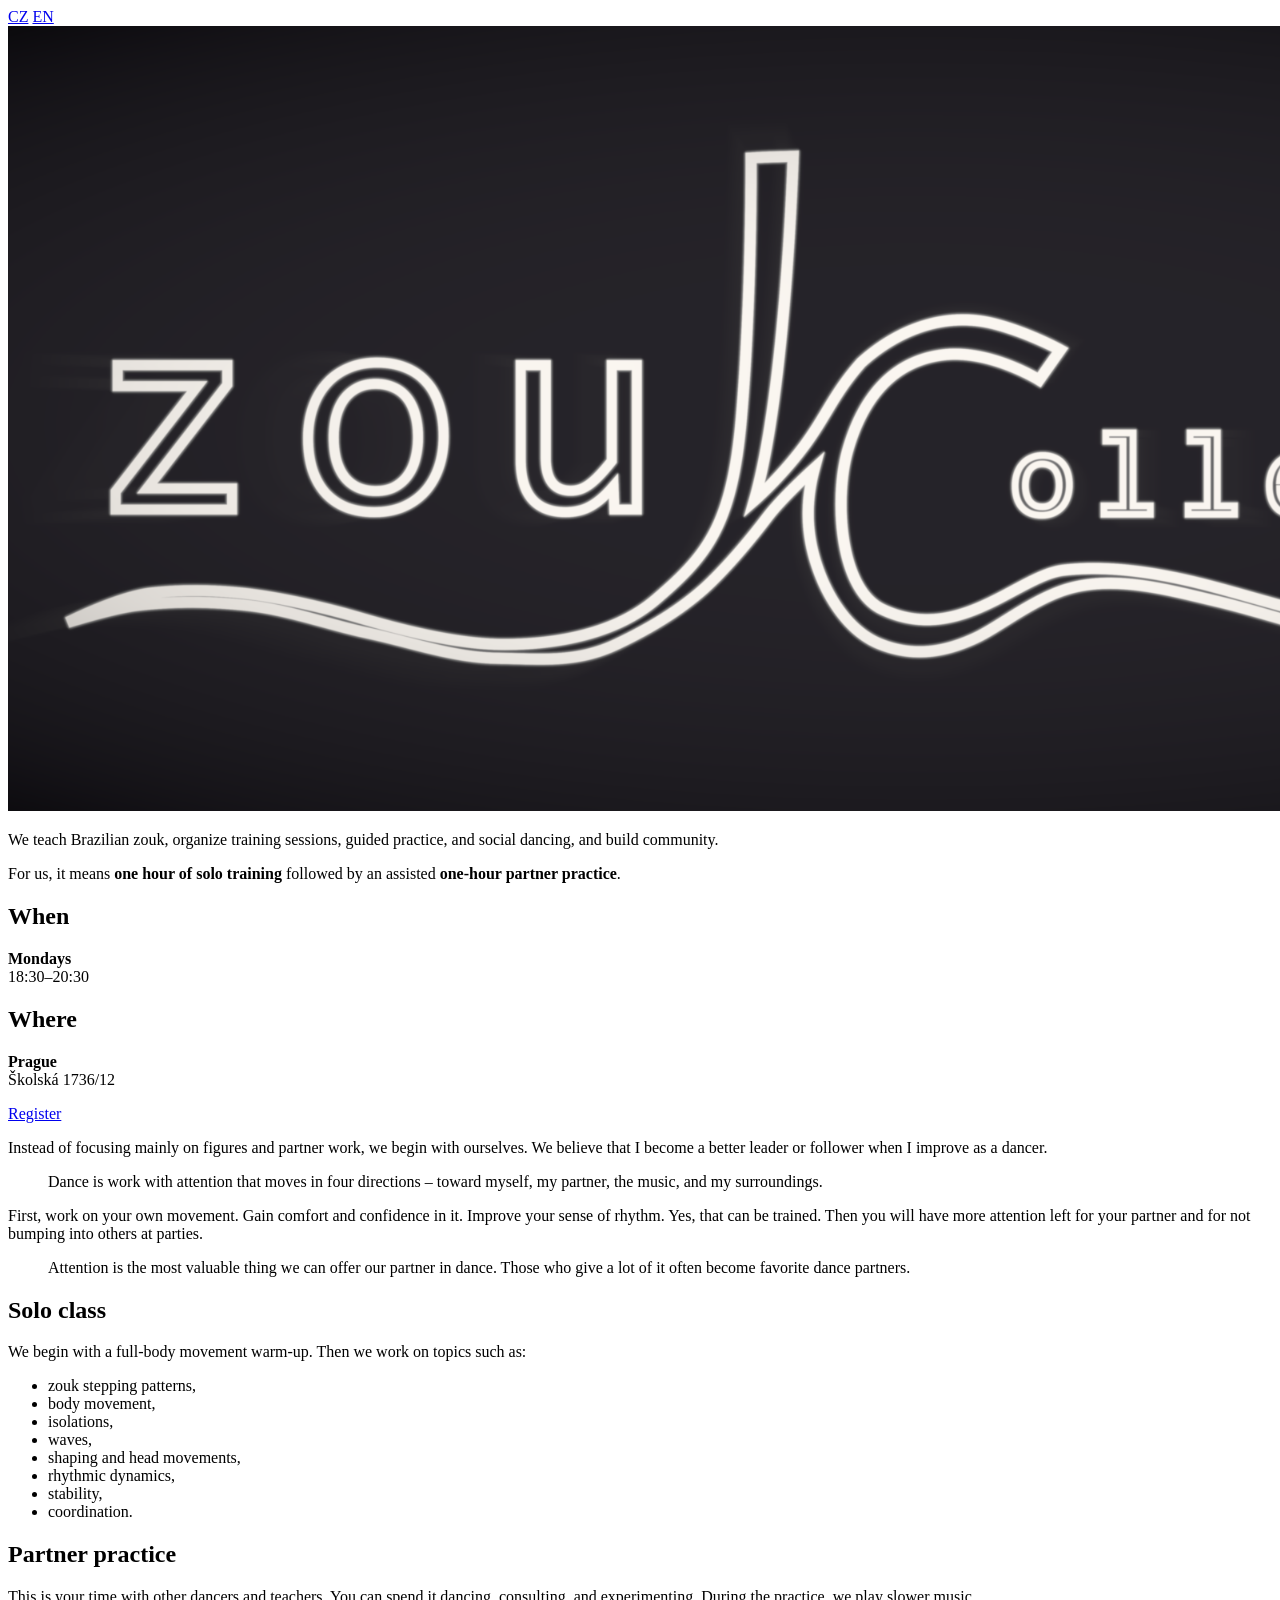
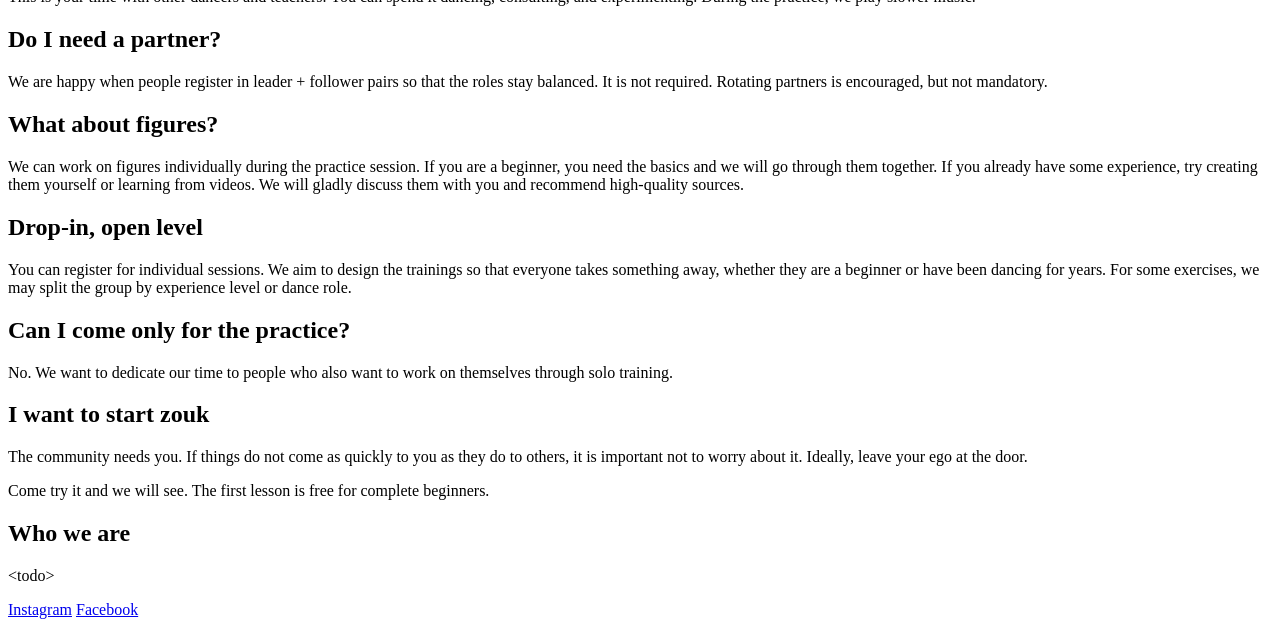
==== en/index.html @ 15c2008a "back to html2" ====
<!doctype html>
<html lang="en">
<head>
	<meta charset="utf-8">
	<meta name="viewport" content="width=device-width, initial-scale=1">
	<meta name="description" content="We teach Brazilian zouk, organize training sessions, guided practice, and social dancing, and build community.">

	<title>Zouk Session</title>

	<link rel="stylesheet" href="../assets/css/styles.css">

	<link rel="alternate" hreflang="cs" href="/">
	<link rel="alternate" hreflang="en" href="/en/">
</head>

<body>
	<header class="topbar">
		<nav class="language-switch" aria-label="Language switch">
			<a href="../">CZ</a>
			<a href="./" class="active" aria-current="page">EN</a>
		</nav>
	</header>

	<main class="page">
		<section class="hero">
			<img src="../assets/images/image1.png" alt="Zouk Session">
		</section>

		<section class="lead">
			<p>
				We teach Brazilian zouk, organize training sessions, guided practice,
				and social dancing, and build community.
			</p>
		</section>

		<section class="highlight-card">
			<p class="session-description">
				For us, it means <strong>one hour of solo training</strong> followed by an assisted
				<strong>one-hour partner practice</strong>.
			</p>

			<div class="schedule-grid">
				<div>
					<h2>When</h2>
					<p><strong>Mondays</strong><br>18:30–20:30</p>
				</div>

				<div>
					<h2>Where</h2>
					<p><strong>Prague</strong><br>Školská 1736/12</p>
				</div>
			</div>

			<a class="button" href="REPLACE_WITH_REGISTRATION_URL">
				Register
			</a>
		</section>

		<section class="content">
			<p>
				Instead of focusing mainly on figures and partner work, we begin with ourselves.
				We believe that I become a better leader or follower when I improve as a dancer.
			</p>

			<blockquote>
				Dance is work with attention that moves in four directions –
				toward myself, my partner, the music, and my surroundings.
			</blockquote>

			<p>
				First, work on your own movement. Gain comfort and confidence in it.
				Improve your sense of rhythm. Yes, that can be trained.
				Then you will have more attention left for your partner
				and for not bumping into others at parties.
			</p>

			<blockquote>
				Attention is the most valuable thing we can offer our partner in dance.
				Those who give a lot of it often become favorite dance partners.
			</blockquote>

			<h2>Solo class</h2>
			<p>
				We begin with a full-body movement warm-up. Then we work on topics such as:
			</p>
			<ul>
				<li>zouk stepping patterns,</li>
				<li>body movement,</li>
				<li>isolations,</li>
				<li>waves,</li>
				<li>shaping and head movements,</li>
				<li>rhythmic dynamics,</li>
				<li>stability,</li>
				<li>coordination.</li>
			</ul>

			<h2>Partner practice</h2>
			<p>
				This is your time with other dancers and teachers. You can spend it dancing,
				consulting, and experimenting. During the practice, we play slower music.
			</p>

			<h2>Do I need a partner?</h2>
			<p>
				We are happy when people register in leader + follower pairs so that the roles
				stay balanced. It is not required. Rotating partners is encouraged,
				but not mandatory.
			</p>

			<h2>What about figures?</h2>
			<p>
				We can work on figures individually during the practice session.
				If you are a beginner, you need the basics and we will go through them together.
				If you already have some experience, try creating them yourself or learning from videos.
				We will gladly discuss them with you and recommend high-quality sources.
			</p>

			<h2>Drop-in, open level</h2>
			<p>
				You can register for individual sessions. We aim to design the trainings so that
				everyone takes something away, whether they are a beginner or have been dancing for years.
				For some exercises, we may split the group by experience level or dance role.
			</p>

			<h2>Can I come only for the practice?</h2>
			<p>
				No. We want to dedicate our time to people who also want to work on themselves
				through solo training.
			</p>

			<h2>I want to start zouk</h2>
			<p>
				The community needs you. If things do not come as quickly to you as they do to others,
				it is important not to worry about it. Ideally, leave your ego at the door.
			</p>
			<p>
				Come try it and we will see. The first lesson is free for complete beginners.
			</p>

			<h2>Who we are</h2>
			<p>&lt;todo&gt;</p>
		</section>
	</main>

	<footer class="footer">
		<a href="REPLACE_WITH_INSTAGRAM_URL" target="_blank" rel="noopener noreferrer">Instagram</a>
		<a href="REPLACE_WITH_FACEBOOK_URL" target="_blank" rel="noopener noreferrer">Facebook</a>
	</footer>
</body>
</html>
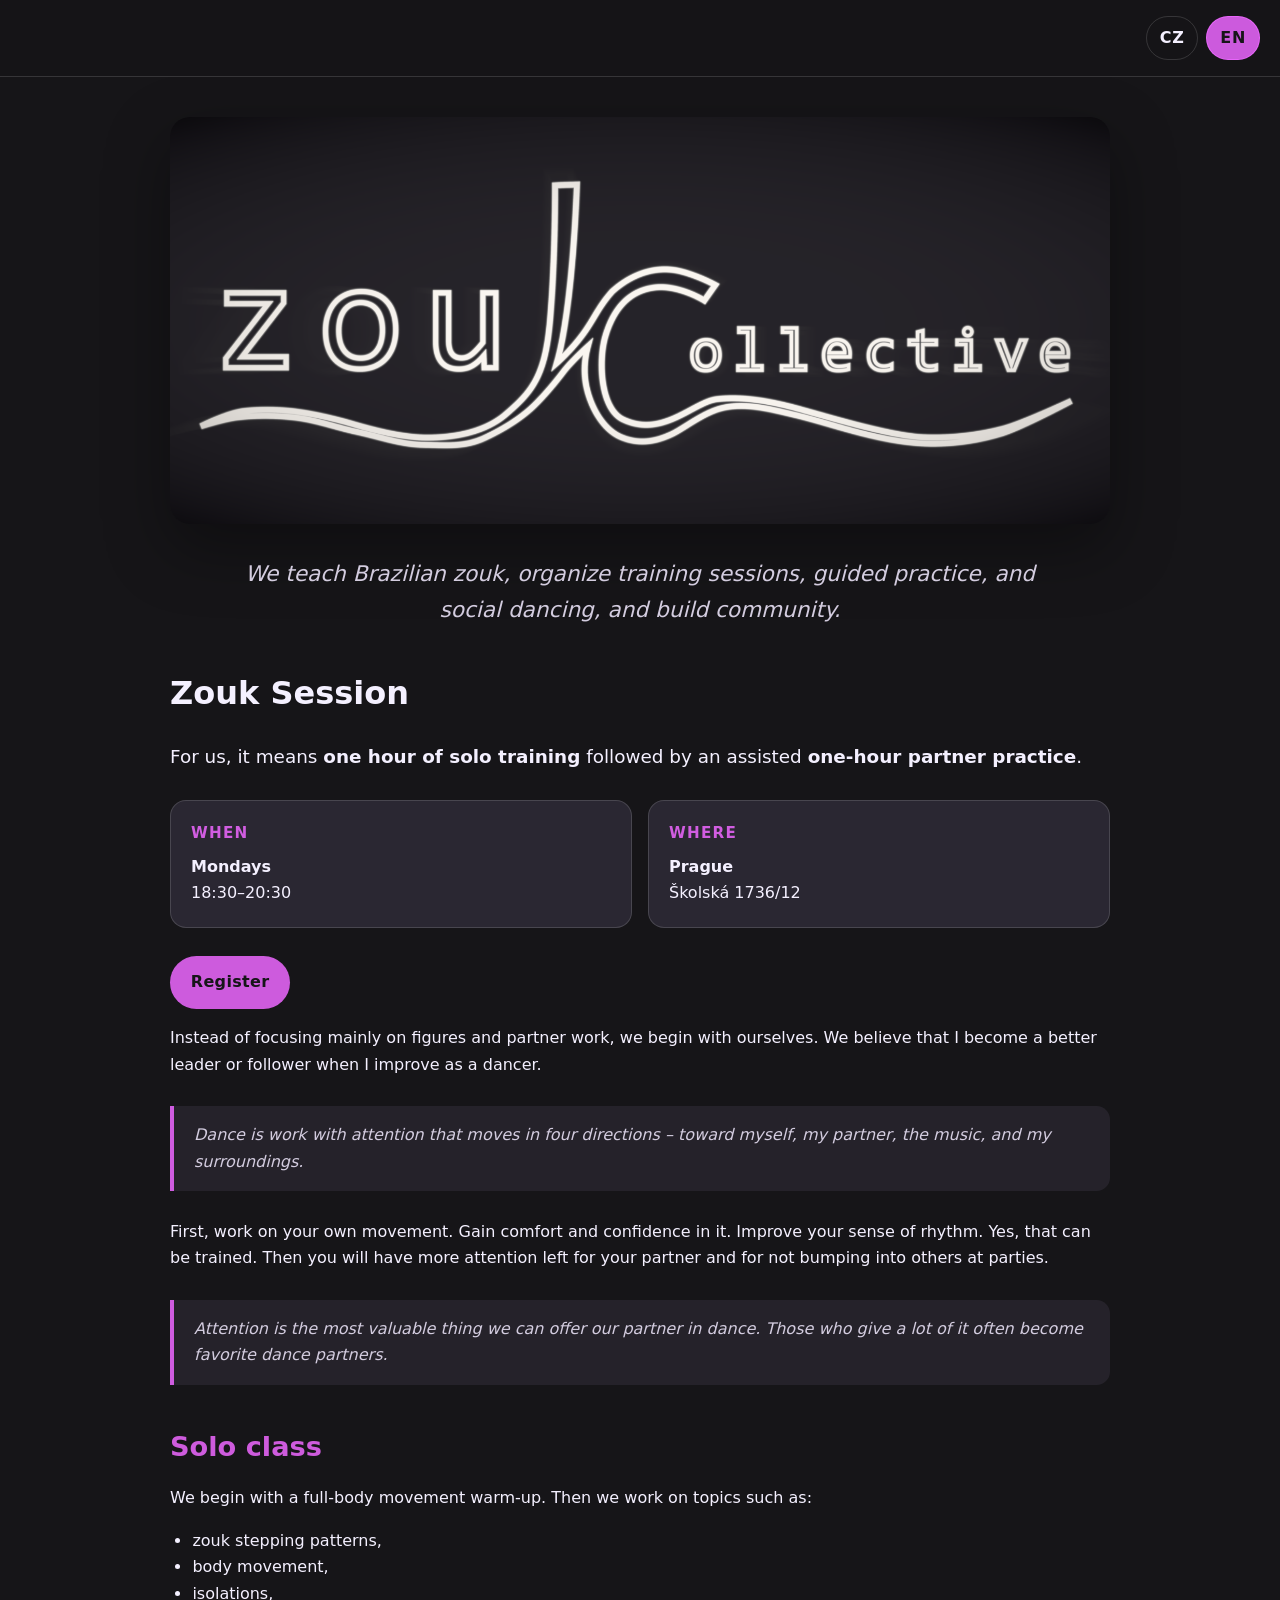
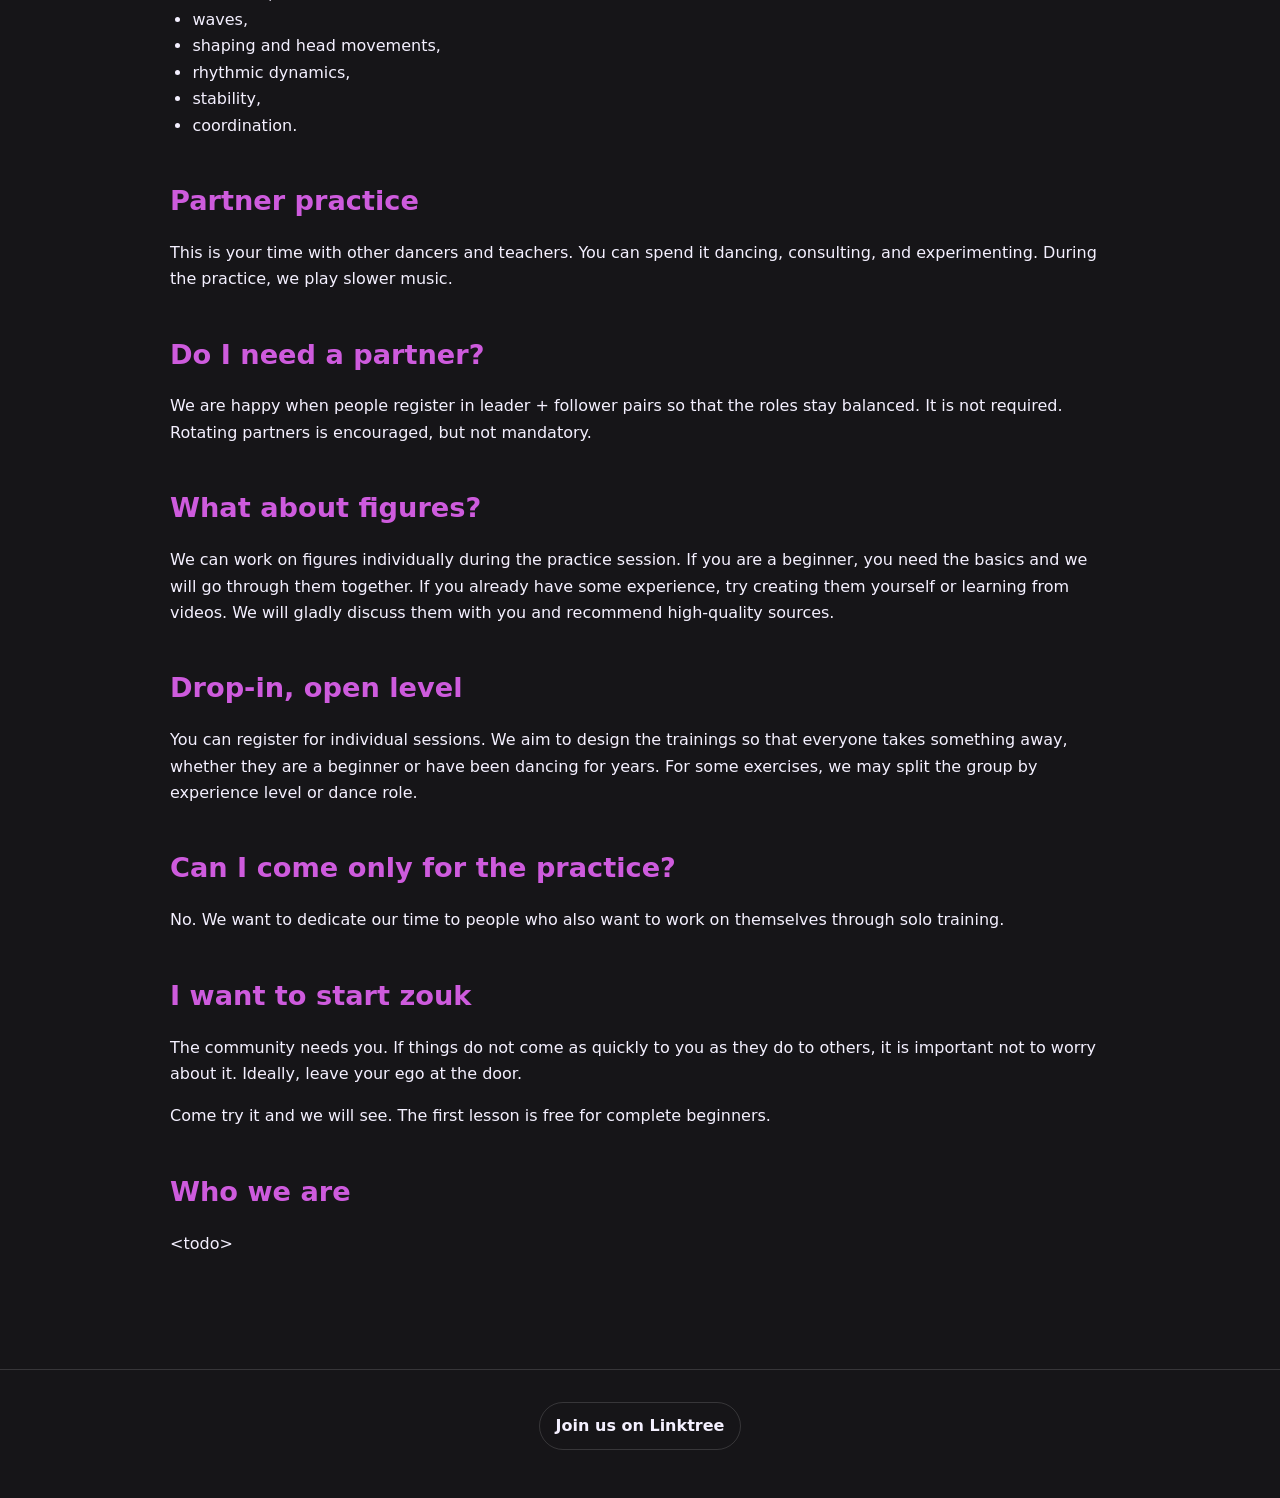
==== commit ff4a1d6d: "links fixed" ====
--- a/en/index.html
+++ b/en/index.html
@@ -32,29 +32,29 @@
 				and social dancing, and build community.
 			</p>
 		</section>
+        
+        <h1>Zouk Session </h1>
+        
+        <p class="session-description">
+            For us, it means <strong>one hour of solo training</strong> followed by an assisted
+            <strong>one-hour partner practice</strong>.
+        </p>
 
-		<section class="highlight-card">
-			<p class="session-description">
-				For us, it means <strong>one hour of solo training</strong> followed by an assisted
-				<strong>one-hour partner practice</strong>.
-			</p>
+        <div class="schedule-grid">
+            <div>
+                <h2>When</h2>
+                <p><strong>Mondays</strong><br>18:30–20:30</p>
+            </div>
 
-			<div class="schedule-grid">
-				<div>
-					<h2>When</h2>
-					<p><strong>Mondays</strong><br>18:30–20:30</p>
-				</div>
+            <div>
+                <h2>Where</h2>
+                <p><strong>Prague</strong><br>Školská 1736/12</p>
+            </div>
+        </div>
 
-				<div>
-					<h2>Where</h2>
-					<p><strong>Prague</strong><br>Školská 1736/12</p>
-				</div>
-			</div>
-
-			<a class="button" href="REPLACE_WITH_REGISTRATION_URL">
-				Register
-			</a>
-		</section>
+        <a class="button" href="https://docs.google.com/forms/d/e/1FAIpQLSdn4TnxQ9Af7Y2xySt3haJ9IAK4u1mdFsF4vnL-SK8KLzkcBw/viewform">
+            Register
+        </a>
 
 		<section class="content">
 			<p>
@@ -143,8 +143,7 @@
 	</main>
 
 	<footer class="footer">
-		<a href="REPLACE_WITH_INSTAGRAM_URL" target="_blank" rel="noopener noreferrer">Instagram</a>
-		<a href="REPLACE_WITH_FACEBOOK_URL" target="_blank" rel="noopener noreferrer">Facebook</a>
+		<a href="https://linktr.ee/zoukollective" target="_blank" rel="noopener noreferrer">Join us on Linktree</a>
 	</footer>
 </body>
 </html>
--- a/assets/css/styles.css
+++ b/assets/css/styles.css
@@ -0,0 +1,235 @@
+:root {
+	--bg: #161518;
+	--surface: #211f27;
+	--surface-2: #2a2732;
+	--text: #f4f0ff;
+	--muted: #d3ccdf;
+	--accent: #ed67ffda;
+	--accent-strong: #b89cff;
+	--border: rgba(255, 255, 255, 0.14);
+	--max-width: 980px;
+}
+
+* {
+	box-sizing: border-box;
+}
+
+html {
+	scroll-behavior: smooth;
+}
+
+body {
+	margin: 0;
+	background: var(--bg);
+	color: var(--text);
+	font-family: system-ui, -apple-system, BlinkMacSystemFont, "Segoe UI", sans-serif;
+	line-height: 1.65;
+}
+
+a {
+	color: inherit;
+}
+
+.topbar {
+	position: sticky;
+	top: 0;
+	z-index: 20;
+	display: flex;
+	justify-content: flex-end;
+	align-items: center;
+	padding: 1rem 1.25rem;
+	background: rgba(22, 21, 24, 0.92);
+	backdrop-filter: blur(10px);
+	border-bottom: 1px solid var(--border);
+}
+
+.language-switch {
+	display: flex;
+	gap: 0.5rem;
+}
+
+.language-switch a {
+	display: inline-flex;
+	align-items: center;
+	justify-content: center;
+	min-width: 3rem;
+	padding: 0.5rem 0.8rem;
+	border: 1px solid var(--border);
+	border-radius: 999px;
+	text-decoration: none;
+	font-weight: 700;
+	letter-spacing: 0.05em;
+	transition: transform 0.15s ease, border-color 0.15s ease, background 0.15s ease;
+}
+
+.language-switch a:hover,
+.language-switch a:focus-visible {
+	transform: translateY(-1px);
+	border-color: var(--accent);
+	background: rgba(209, 194, 255, 0.08);
+}
+
+.language-switch a.active {
+	background: var(--accent);
+	color: #161518;
+	border-color: var(--accent);
+}
+
+.page {
+	width: min(100%, var(--max-width));
+	margin: 0 auto;
+	padding: 1.5rem 1.25rem 4rem;
+}
+
+.hero {
+	margin-top: 1rem;
+}
+
+.hero img {
+	display: block;
+	width: 100%;
+	height: auto;
+	border-radius: 1.25rem;
+	box-shadow: 0 1.5rem 4rem rgba(0, 0, 0, 0.35);
+}
+
+.lead {
+	max-width: 820px;
+	margin: 2rem auto 2.5rem;
+	text-align: center;
+}
+
+.lead p {
+	margin: 0;
+	color: var(--muted);
+	font-size: clamp(1.1rem, 2vw, 1.35rem);
+	font-style: italic;
+}
+
+.highlight-card {
+	padding: clamp(1.25rem, 3vw, 2rem);
+	margin-bottom: 3rem;
+	background: var(--surface);
+	border: 1px solid var(--border);
+	border-radius: 1.25rem;
+}
+
+.session-description {
+	margin-top: 0;
+	margin-bottom: 1.75rem;
+	font-size: 1.15rem;
+}
+
+.schedule-grid {
+	display: grid;
+	grid-template-columns: repeat(2, minmax(0, 1fr));
+	gap: 1rem;
+	margin-bottom: 1.75rem;
+}
+
+.schedule-grid > div {
+	padding: 1.25rem;
+	background: var(--surface-2);
+	border: 1px solid var(--border);
+	border-radius: 1rem;
+}
+
+.schedule-grid h2 {
+	margin: 0 0 0.5rem;
+	font-size: 0.95rem;
+	text-transform: uppercase;
+	letter-spacing: 0.08em;
+	color: var(--accent);
+}
+
+.schedule-grid p {
+	margin: 0;
+}
+
+.button {
+	display: inline-block;
+	padding: 0.85rem 1.3rem;
+	background: var(--accent);
+	color: #161518;
+	border-radius: 999px;
+	text-decoration: none;
+	font-weight: 800;
+	letter-spacing: 0.02em;
+	transition: transform 0.15s ease, background 0.15s ease;
+}
+
+.button:hover,
+.button:focus-visible {
+	background: var(--accent-strong);
+	transform: translateY(-1px);
+}
+
+.content {
+	padding-bottom: 2rem;
+}
+
+.content h2 {
+	margin-top: 2.5rem;
+	margin-bottom: 0.75rem;
+	font-size: clamp(1.35rem, 2.5vw, 1.7rem);
+	color: var(--accent);
+}
+
+.content p,
+.content li {
+	color: var(--text);
+}
+
+.content ul {
+	padding-left: 1.4rem;
+}
+
+blockquote {
+	margin: 1.75rem 0;
+	padding: 1rem 1.25rem;
+	border-left: 4px solid var(--accent);
+	background: rgba(209, 194, 255, 0.08);
+	border-radius: 0 0.85rem 0.85rem 0;
+	color: var(--muted);
+	font-style: italic;
+}
+
+.footer {
+	display: flex;
+	justify-content: center;
+	gap: 1rem;
+	padding: 2rem 1.25rem 3rem;
+	border-top: 1px solid var(--border);
+}
+
+.footer a {
+	text-decoration: none;
+	padding: 0.6rem 1rem;
+	border: 1px solid var(--border);
+	border-radius: 999px;
+	font-weight: 700;
+}
+
+.footer a:hover,
+.footer a:focus-visible {
+	border-color: var(--accent);
+	background: rgba(209, 194, 255, 0.08);
+}
+
+@media (max-width: 700px) {
+	.topbar {
+		padding: 0.85rem 1rem;
+	}
+
+	.page {
+		padding: 1rem 1rem 3rem;
+	}
+
+	.schedule-grid {
+		grid-template-columns: 1fr;
+	}
+
+	.hero img {
+		border-radius: 0.9rem;
+	}
+}
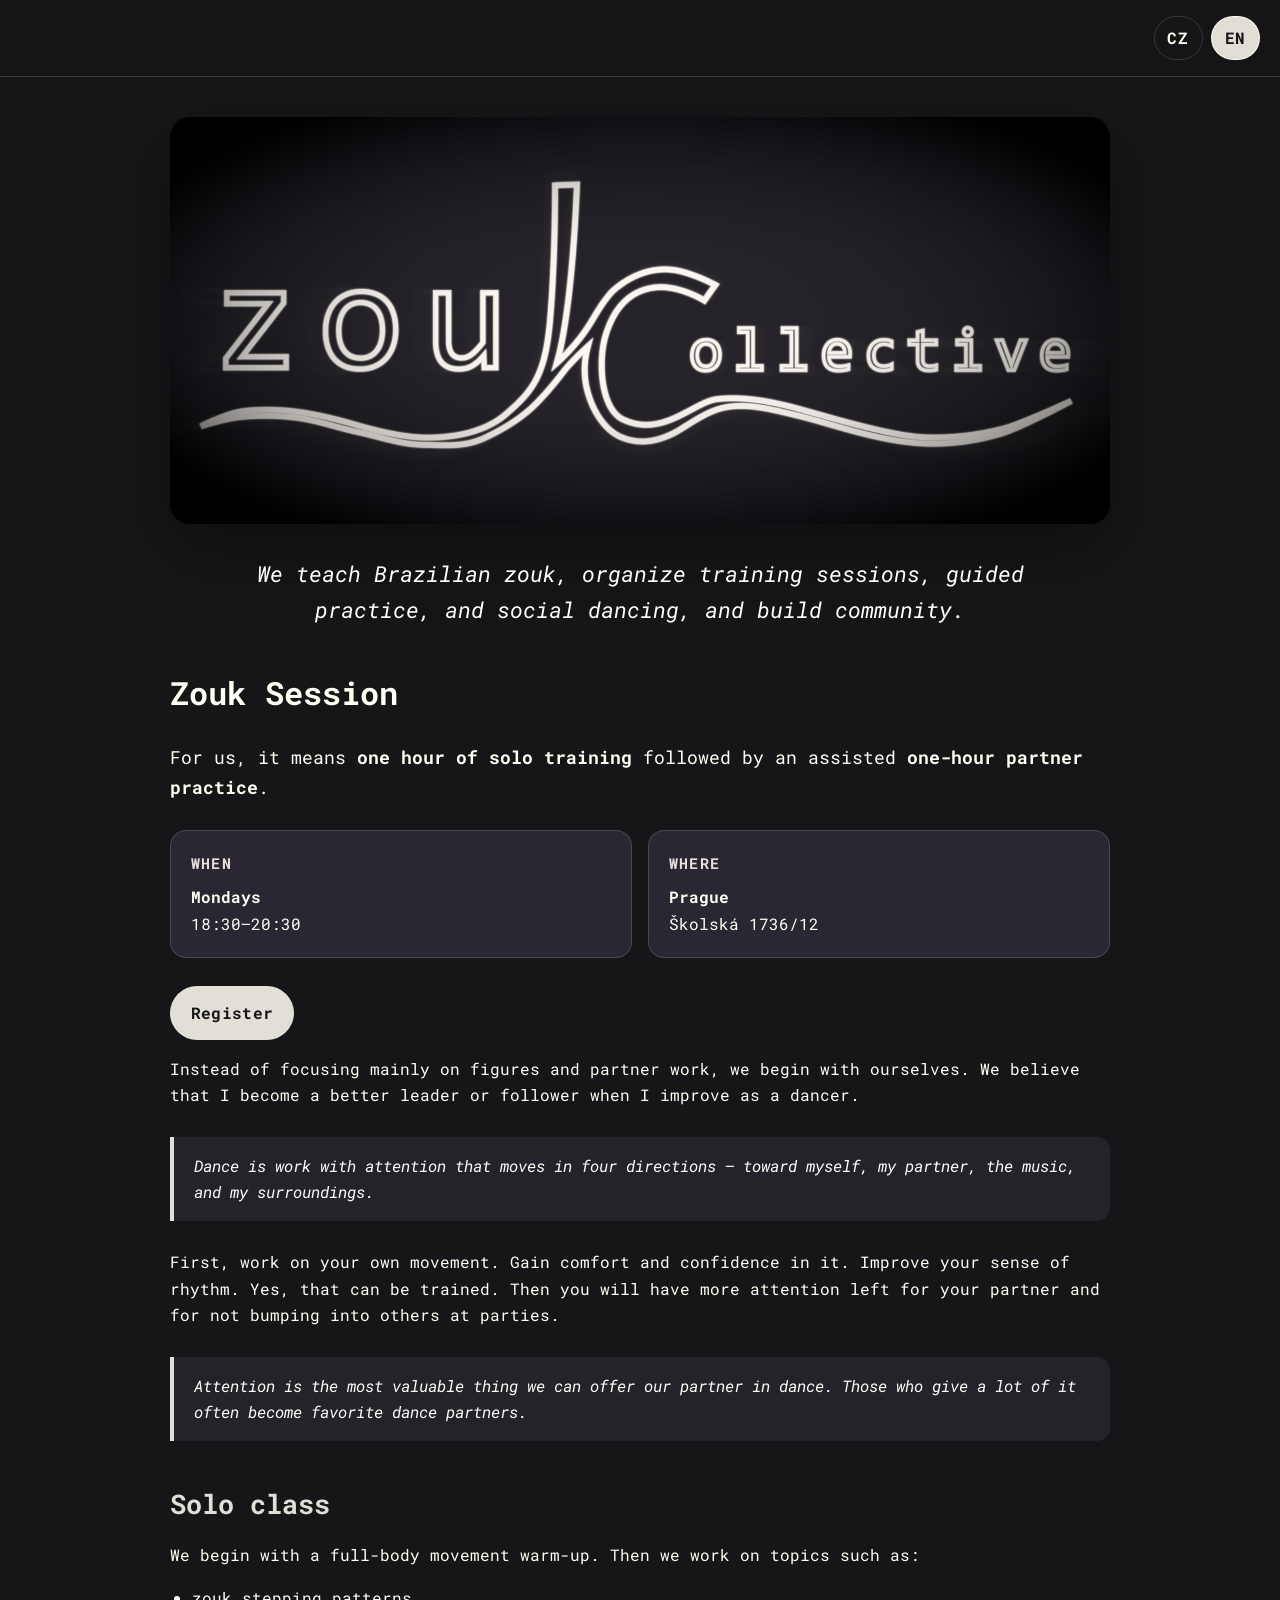
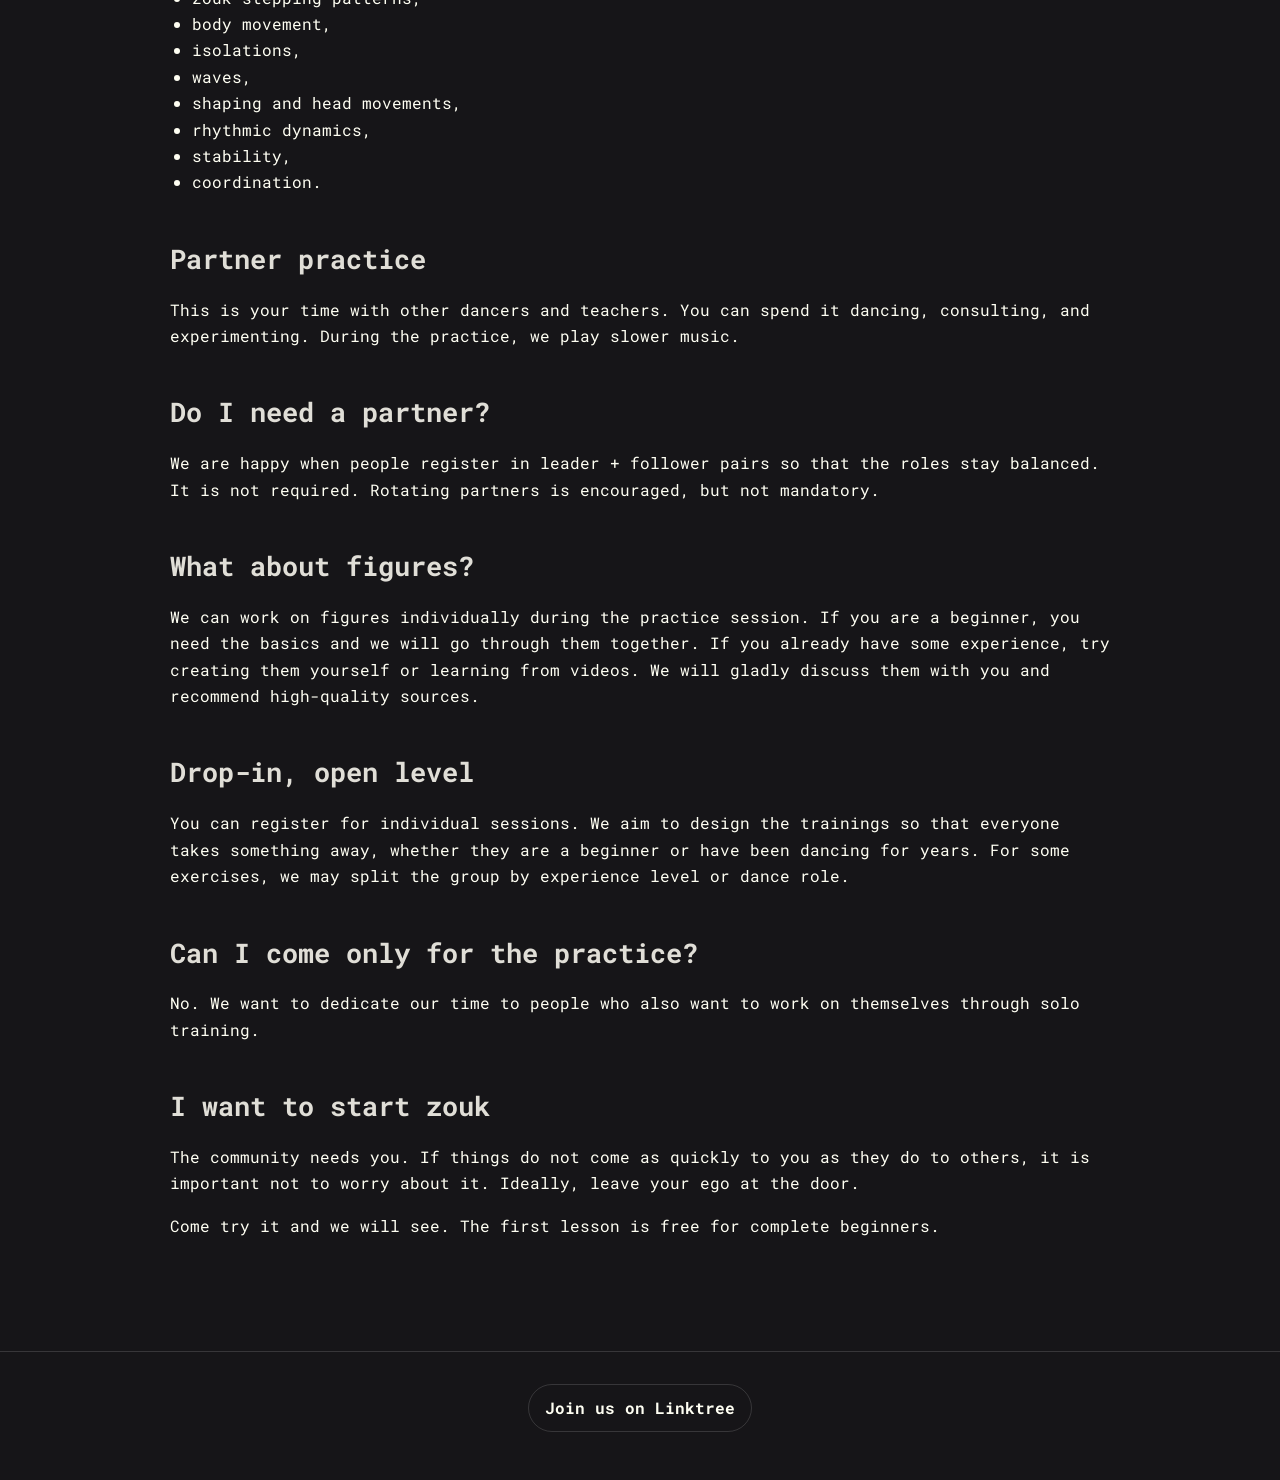
==== commit 48117954: "colors etc" ====
--- a/en/index.html
+++ b/en/index.html
@@ -6,7 +6,10 @@
 	<meta name="description" content="We teach Brazilian zouk, organize training sessions, guided practice, and social dancing, and build community.">
 
 	<title>Zouk Session</title>
-
+    <link rel="preconnect" href="https://fonts.googleapis.com">
+    <link rel="preconnect" href="https://fonts.gstatic.com" crossorigin>
+    <link href="https://fonts.googleapis.com/css2?family=Roboto+Mono:wght@400;500;700;800&display=swap" rel="stylesheet">
+    <link rel="stylesheet" href="../assets/css/styles.css">
 	<link rel="stylesheet" href="../assets/css/styles.css">
 
 	<link rel="alternate" hreflang="cs" href="/">
@@ -137,8 +140,6 @@
 				Come try it and we will see. The first lesson is free for complete beginners.
 			</p>
 
-			<h2>Who we are</h2>
-			<p>&lt;todo&gt;</p>
 		</section>
 	</main>
 
--- a/assets/css/styles.css
+++ b/assets/css/styles.css
@@ -2,10 +2,10 @@
 	--bg: #161518;
 	--surface: #211f27;
 	--surface-2: #2a2732;
-	--text: #f4f0ff;
-	--muted: #d3ccdf;
-	--accent: #ed67ffda;
-	--accent-strong: #b89cff;
+	--text: #fffff3;
+	--muted: #fffff8;
+	--accent: lab(98.94% -0.71 5.12 / 0.875);
+	--accent-strong: #fffad8;
 	--border: rgba(255, 255, 255, 0.14);
 	--max-width: 980px;
 }
@@ -22,7 +22,7 @@
 	margin: 0;
 	background: var(--bg);
 	color: var(--text);
-	font-family: system-ui, -apple-system, BlinkMacSystemFont, "Segoe UI", sans-serif;
+	font-family: "Roboto Mono", monospace;
 	line-height: 1.65;
 }
 
--- a/assets/css/styles.css
+++ b/assets/css/styles.css
@@ -2,10 +2,10 @@
 	--bg: #161518;
 	--surface: #211f27;
 	--surface-2: #2a2732;
-	--text: #f4f0ff;
-	--muted: #d3ccdf;
-	--accent: #ed67ffda;
-	--accent-strong: #b89cff;
+	--text: #fffff3;
+	--muted: #fffff8;
+	--accent: lab(98.94% -0.71 5.12 / 0.875);
+	--accent-strong: #fffad8;
 	--border: rgba(255, 255, 255, 0.14);
 	--max-width: 980px;
 }
@@ -22,7 +22,7 @@
 	margin: 0;
 	background: var(--bg);
 	color: var(--text);
-	font-family: system-ui, -apple-system, BlinkMacSystemFont, "Segoe UI", sans-serif;
+	font-family: "Roboto Mono", monospace;
 	line-height: 1.65;
 }
 
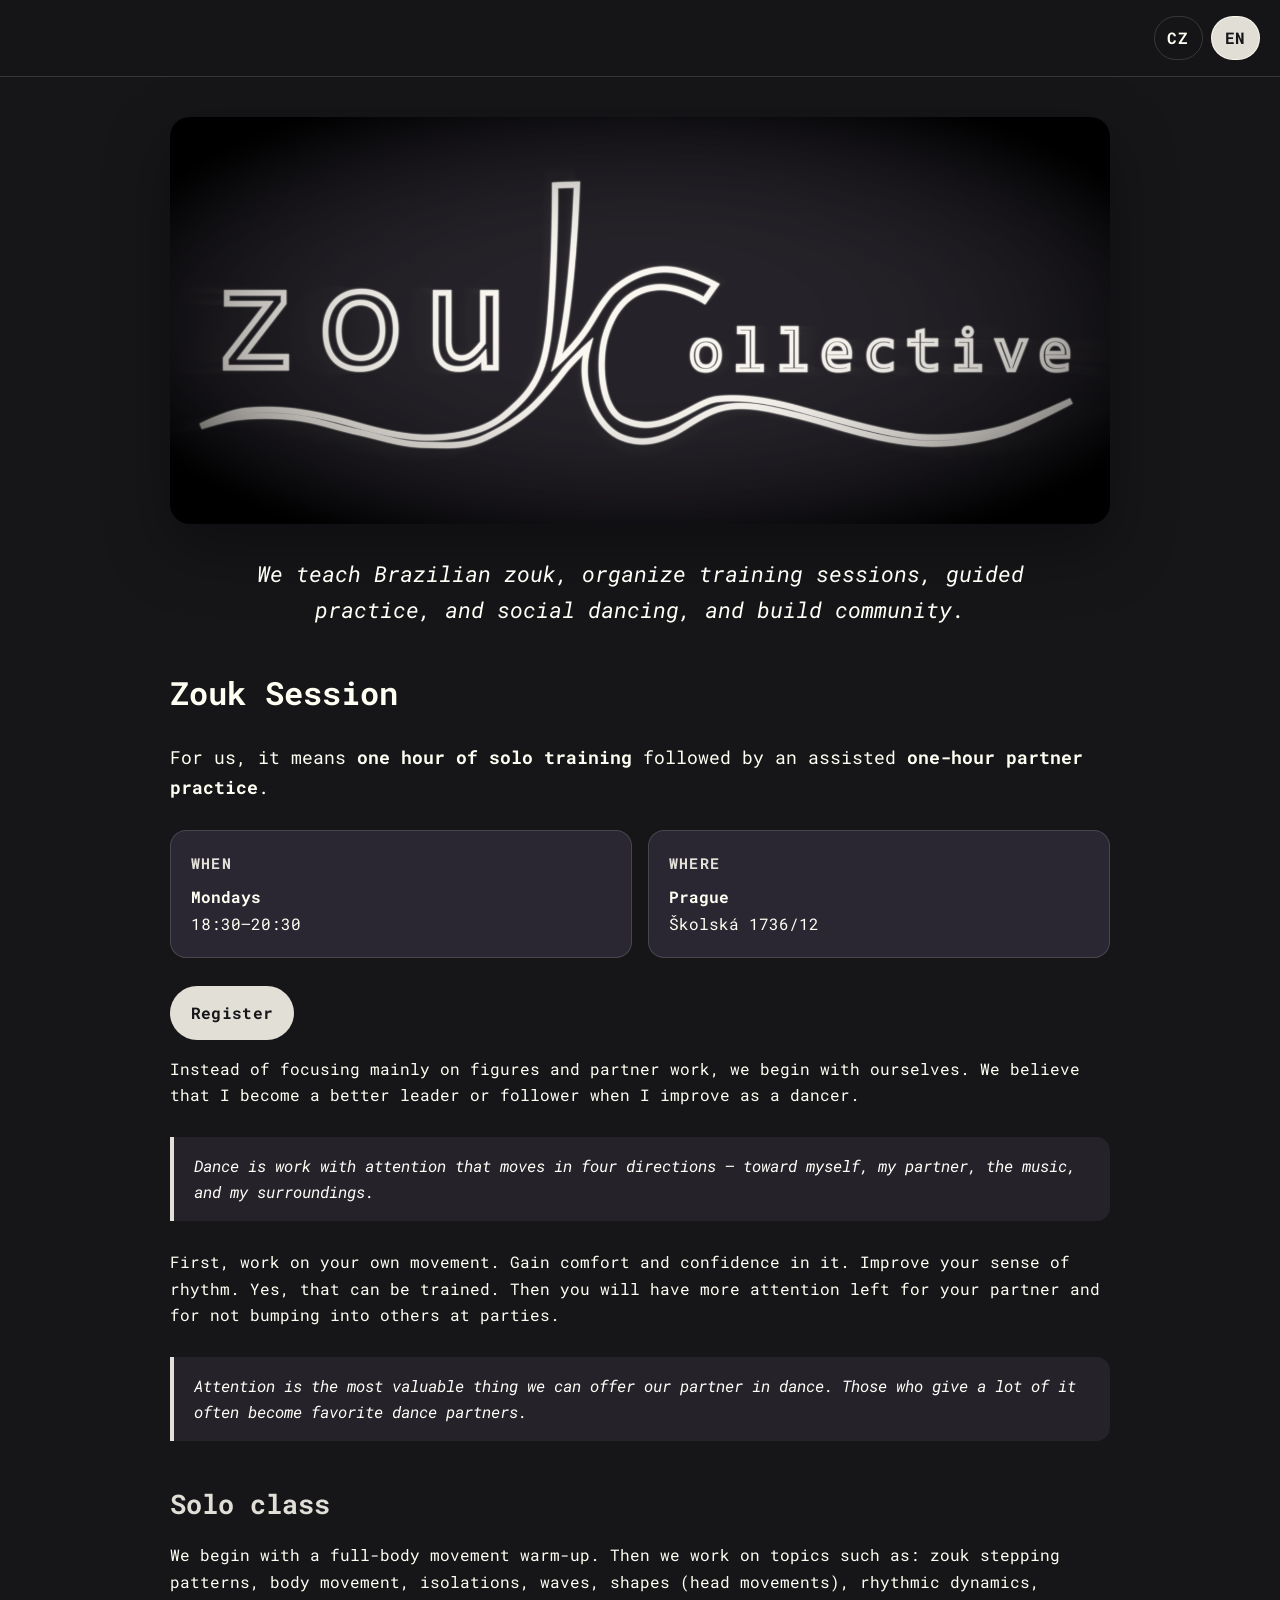
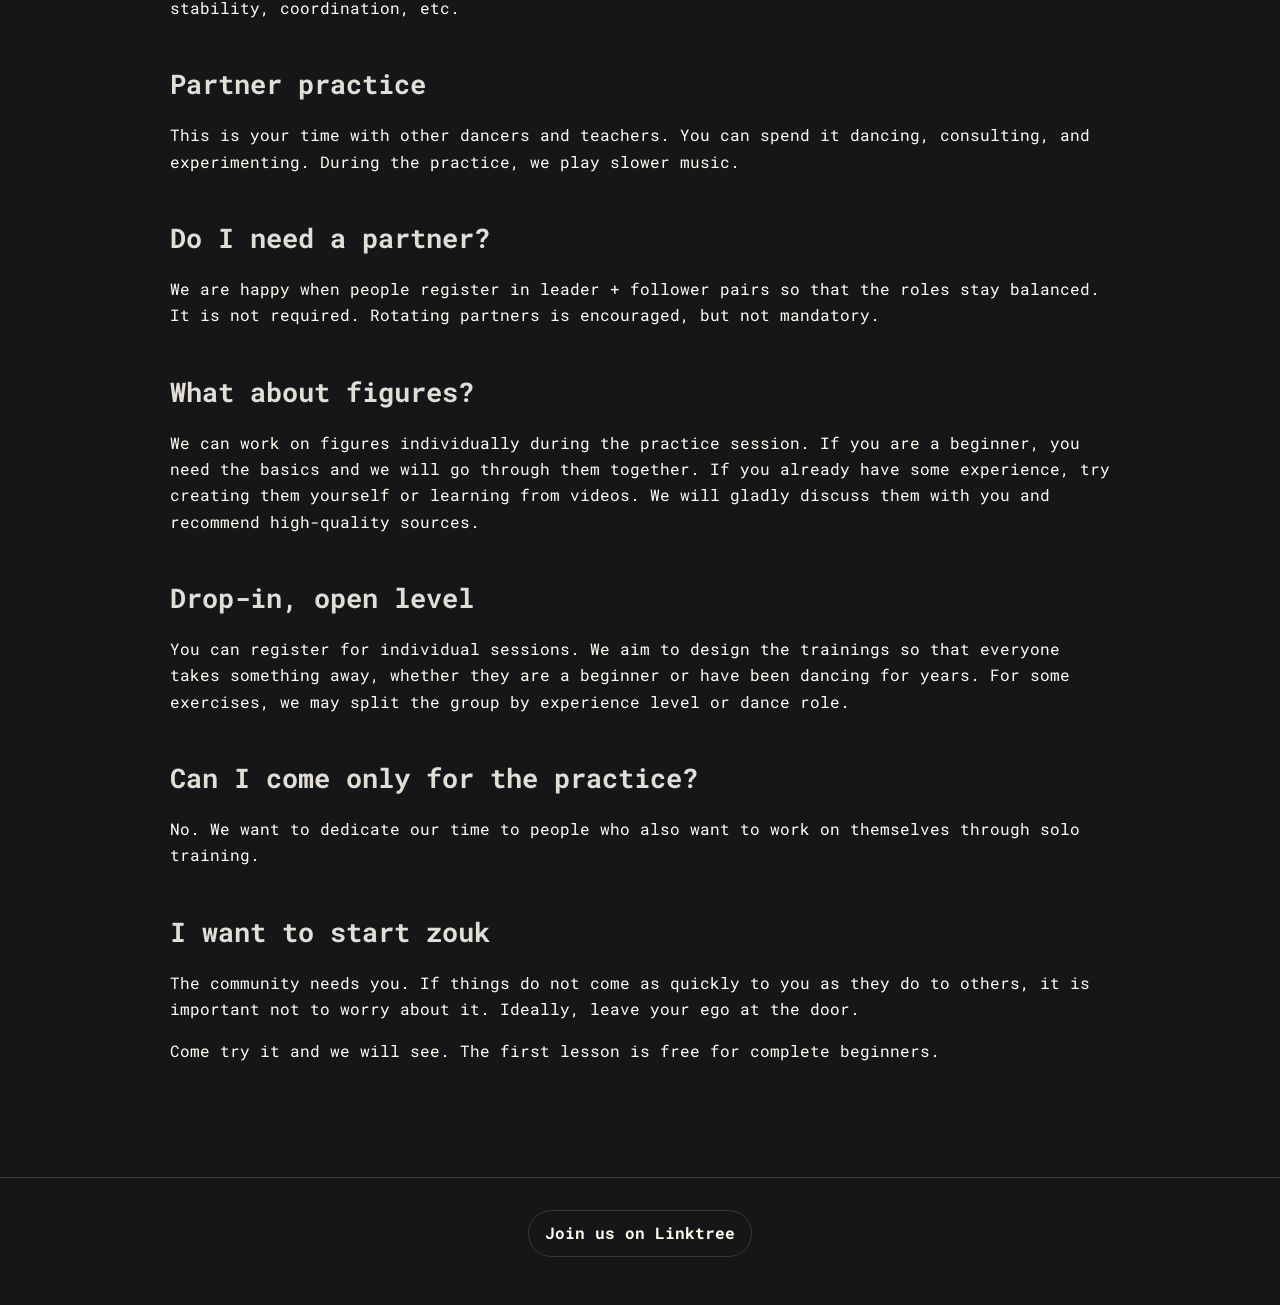
==== commit b118341e: "text" ====
--- a/en/index.html
+++ b/en/index.html
@@ -84,18 +84,9 @@
 
 			<h2>Solo class</h2>
 			<p>
-				We begin with a full-body movement warm-up. Then we work on topics such as:
-			</p>
-			<ul>
-				<li>zouk stepping patterns,</li>
-				<li>body movement,</li>
-				<li>isolations,</li>
-				<li>waves,</li>
-				<li>shaping and head movements,</li>
-				<li>rhythmic dynamics,</li>
-				<li>stability,</li>
-				<li>coordination.</li>
-			</ul>
+				We begin with a full-body movement warm-up. Then we work on topics such as: zouk stepping patterns, 
+                body movement, isolations, waves, shapes (head movements), rhythmic dynamics, stability, coordination, etc.
+            </p>
 
 			<h2>Partner practice</h2>
 			<p>
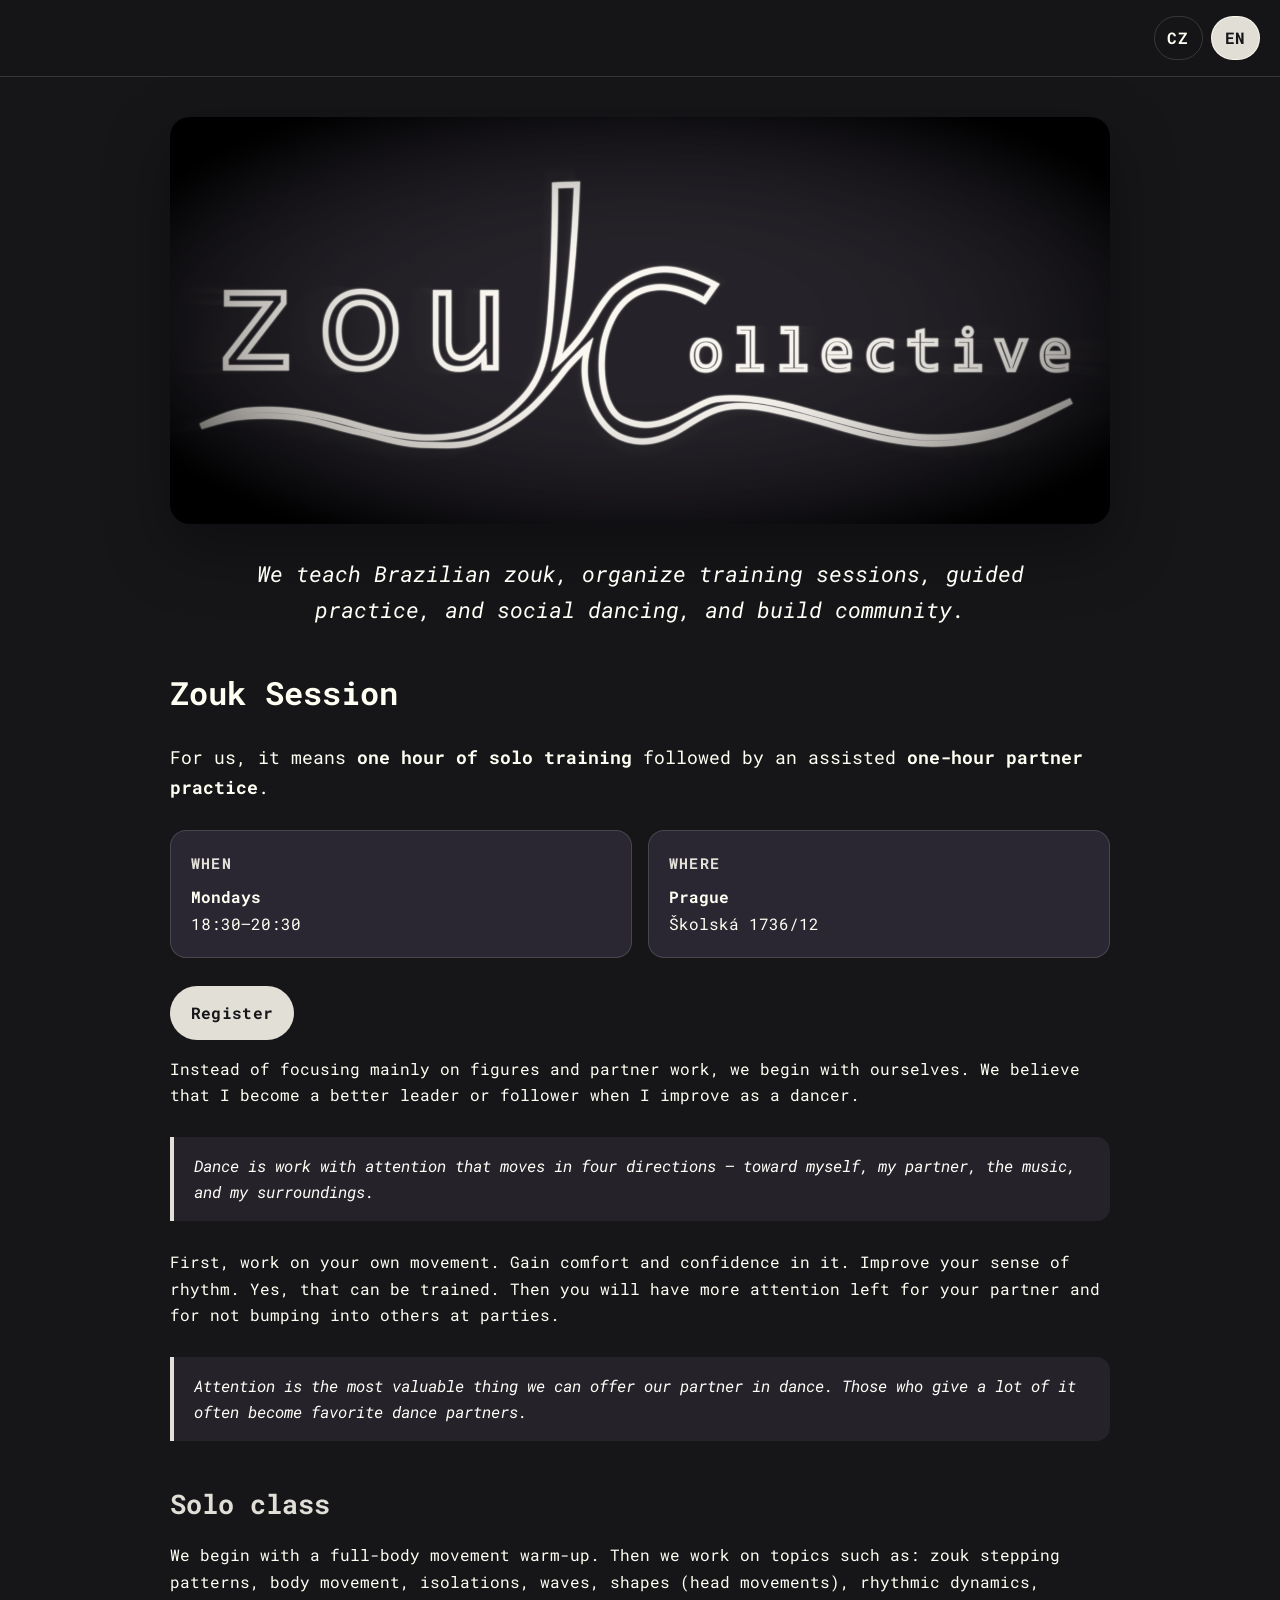
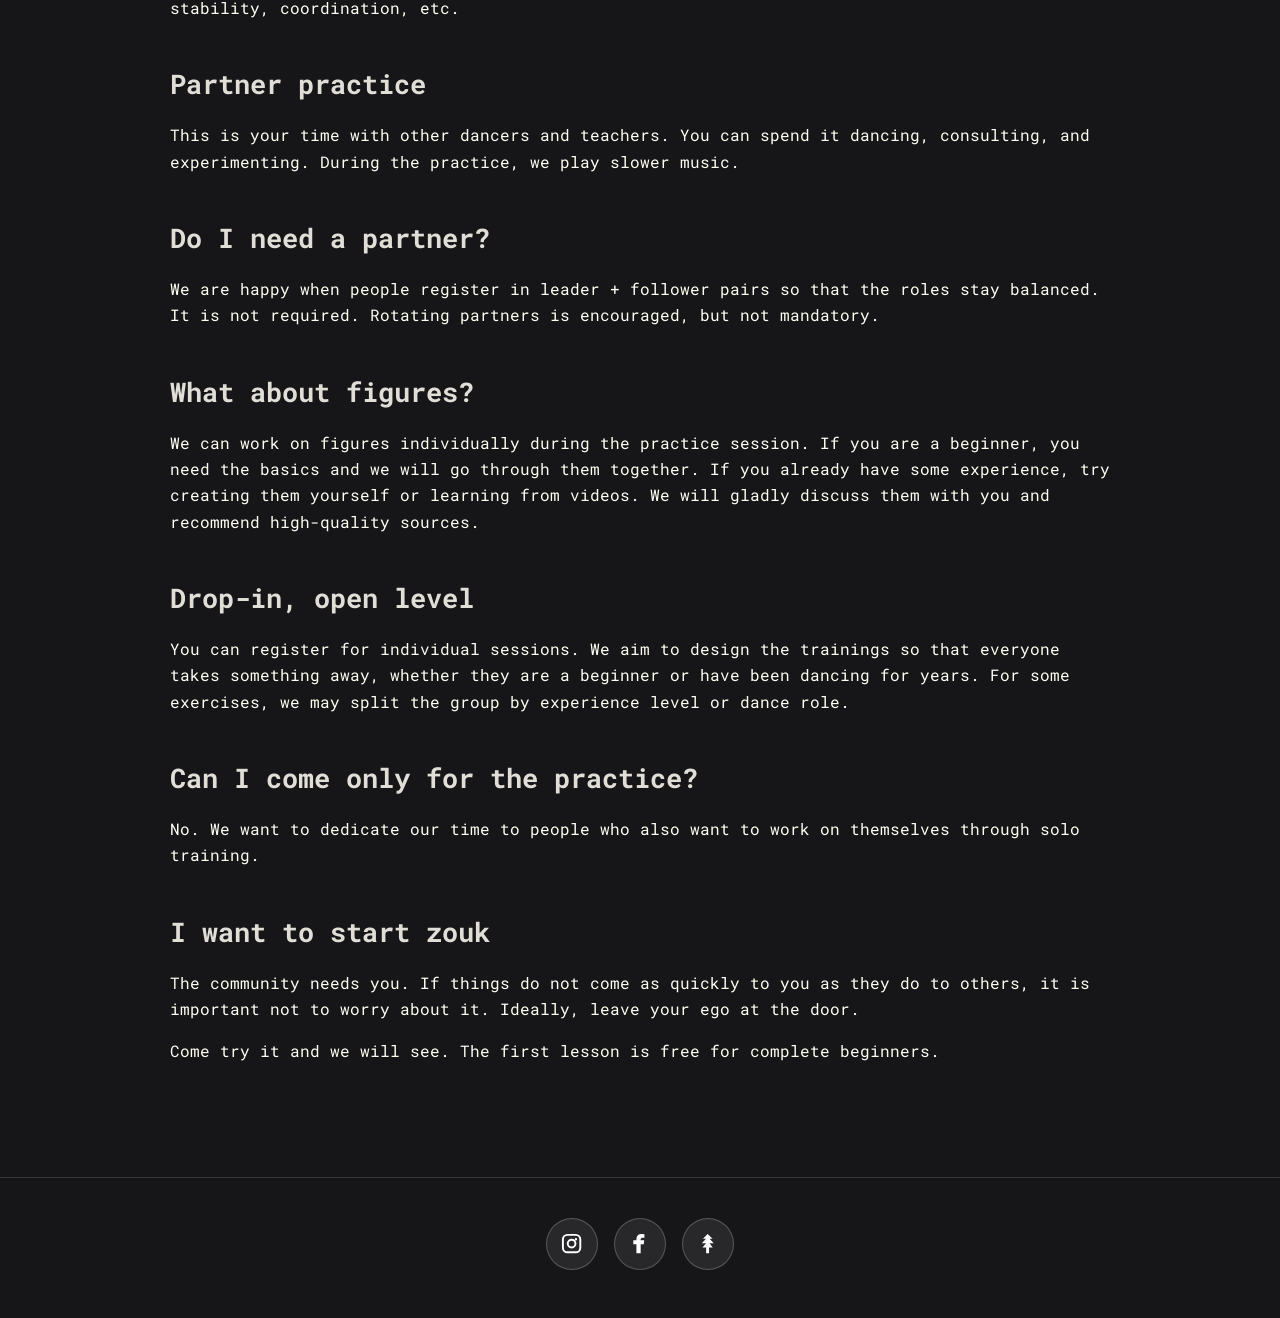
==== commit 85daa2c3: "links" ====
--- a/en/index.html
+++ b/en/index.html
@@ -5,7 +5,7 @@
 	<meta name="viewport" content="width=device-width, initial-scale=1">
 	<meta name="description" content="We teach Brazilian zouk, organize training sessions, guided practice, and social dancing, and build community.">
 
-	<title>Zouk Session</title>
+	<title>Zouk Collective</title>
     <link rel="preconnect" href="https://fonts.googleapis.com">
     <link rel="preconnect" href="https://fonts.gstatic.com" crossorigin>
     <link href="https://fonts.googleapis.com/css2?family=Roboto+Mono:wght@400;500;700;800&display=swap" rel="stylesheet">
@@ -134,8 +134,28 @@
 		</section>
 	</main>
 
-	<footer class="footer">
-		<a href="https://linktr.ee/zoukollective" target="_blank" rel="noopener noreferrer">Join us on Linktree</a>
-	</footer>
+
+    <footer class="footer">
+	<a href="https://www.instagram.com/zoukollective_prague" target="_blank" rel="noopener noreferrer" aria-label="Instagram">
+		<svg viewBox="0 0 24 24" aria-hidden="true">
+			<path d="M7.75 2h8.5A5.76 5.76 0 0 1 22 7.75v8.5A5.76 5.76 0 0 1 16.25 22h-8.5A5.76 5.76 0 0 1 2 16.25v-8.5A5.76 5.76 0 0 1 7.75 2Zm0 2A3.75 3.75 0 0 0 4 7.75v8.5A3.75 3.75 0 0 0 7.75 20h8.5A3.75 3.75 0 0 0 20 16.25v-8.5A3.75 3.75 0 0 0 16.25 4h-8.5Zm8.75 2.25a1.25 1.25 0 1 1 0 2.5 1.25 1.25 0 0 1 0-2.5ZM12 7a5 5 0 1 1 0 10 5 5 0 0 1 0-10Zm0 2a3 3 0 1 0 0 6 3 3 0 0 0 0-6Z"/>
+		</svg>
+		<span>Instagram</span>
+	</a>
+
+	<a href="https://www.facebook.com/people/ZOUKollective/61590407280325/" target="_blank" rel="noopener noreferrer" aria-label="Facebook">
+		<svg viewBox="0 0 24 24" aria-hidden="true">
+			<path d="M14 8.5V6.75c0-.5.38-.75.86-.75H17V2.2A26.18 26.18 0 0 0 13.9 2C10.82 2 8.72 3.88 8.72 7.32V8.5H5.5v4.25h3.22V22h4.38v-9.25h3.18l.5-4.25H13.1V7.75c0-.75.2-1.25.9-1.25Z"/>
+		</svg>
+		<span>Facebook</span>
+	</a>
+
+	<a href="https://linktr.ee/zoukollective" target="_blank" rel="noopener noreferrer" aria-label="Linktree">
+		<svg viewBox="0 0 24 24" aria-hidden="true">
+			<path d="M12 2 7.2 7.1h3.15L6 11.7h4.4L6.7 16h3.8v6h3v-6h3.8L14 11.7h4.4l-4.35-4.6h3.15L12 2Z"/>
+		</svg>
+		<span>Linktree</span>
+	</a>
+</footer>
 </body>
 </html>
--- a/assets/css/styles.css
+++ b/assets/css/styles.css
@@ -197,23 +197,59 @@
 .footer {
 	display: flex;
 	justify-content: center;
+	align-items: center;
 	gap: 1rem;
-	padding: 2rem 1.25rem 3rem;
+	padding: 2.5rem 1.25rem 3rem;
 	border-top: 1px solid var(--border);
+	flex-wrap: wrap;
 }
 
 .footer a {
+	width: 3.25rem;
+	height: 3.25rem;
+	display: inline-flex;
+	align-items: center;
+	justify-content: center;
+
+	color: #ffffff;
+	background: rgba(255, 255, 255, 0.08);
+	border: 1px solid rgba(255, 255, 255, 0.22);
+	border-radius: 50%;
+
 	text-decoration: none;
-	padding: 0.6rem 1rem;
-	border: 1px solid var(--border);
-	border-radius: 999px;
-	font-weight: 700;
+	transition:
+		transform 0.15s ease,
+		background 0.15s ease,
+		border-color 0.15s ease,
+		color 0.15s ease;
 }
 
 .footer a:hover,
 .footer a:focus-visible {
+	color: #161518;
+	background: var(--accent);
 	border-color: var(--accent);
-	background: rgba(209, 194, 255, 0.08);
+	transform: translateY(-2px);
+}
+
+.footer svg {
+	width: 1.45rem;
+	height: 1.45rem;
+	fill: currentColor;
+	display: block;
+}
+
+/* Hide visible text but keep it for screen readers */
+.footer span {
+	position: absolute;
+	width: 1px;
+	height: 1px;
+	padding: 0;
+	margin: -1px;
+	overflow: hidden;
+	clip: rect(0, 0, 0, 0);
+	white-space: nowrap;
+	border: 0;
 }
 
 @media (max-width: 700px) {
--- a/assets/css/styles.css
+++ b/assets/css/styles.css
@@ -197,23 +197,59 @@
 .footer {
 	display: flex;
 	justify-content: center;
+	align-items: center;
 	gap: 1rem;
-	padding: 2rem 1.25rem 3rem;
+	padding: 2.5rem 1.25rem 3rem;
 	border-top: 1px solid var(--border);
+	flex-wrap: wrap;
 }
 
 .footer a {
+	width: 3.25rem;
+	height: 3.25rem;
+	display: inline-flex;
+	align-items: center;
+	justify-content: center;
+
+	color: #ffffff;
+	background: rgba(255, 255, 255, 0.08);
+	border: 1px solid rgba(255, 255, 255, 0.22);
+	border-radius: 50%;
+
 	text-decoration: none;
-	padding: 0.6rem 1rem;
-	border: 1px solid var(--border);
-	border-radius: 999px;
-	font-weight: 700;
+	transition:
+		transform 0.15s ease,
+		background 0.15s ease,
+		border-color 0.15s ease,
+		color 0.15s ease;
 }
 
 .footer a:hover,
 .footer a:focus-visible {
+	color: #161518;
+	background: var(--accent);
 	border-color: var(--accent);
-	background: rgba(209, 194, 255, 0.08);
+	transform: translateY(-2px);
+}
+
+.footer svg {
+	width: 1.45rem;
+	height: 1.45rem;
+	fill: currentColor;
+	display: block;
+}
+
+/* Hide visible text but keep it for screen readers */
+.footer span {
+	position: absolute;
+	width: 1px;
+	height: 1px;
+	padding: 0;
+	margin: -1px;
+	overflow: hidden;
+	clip: rect(0, 0, 0, 0);
+	white-space: nowrap;
+	border: 0;
 }
 
 @media (max-width: 700px) {
